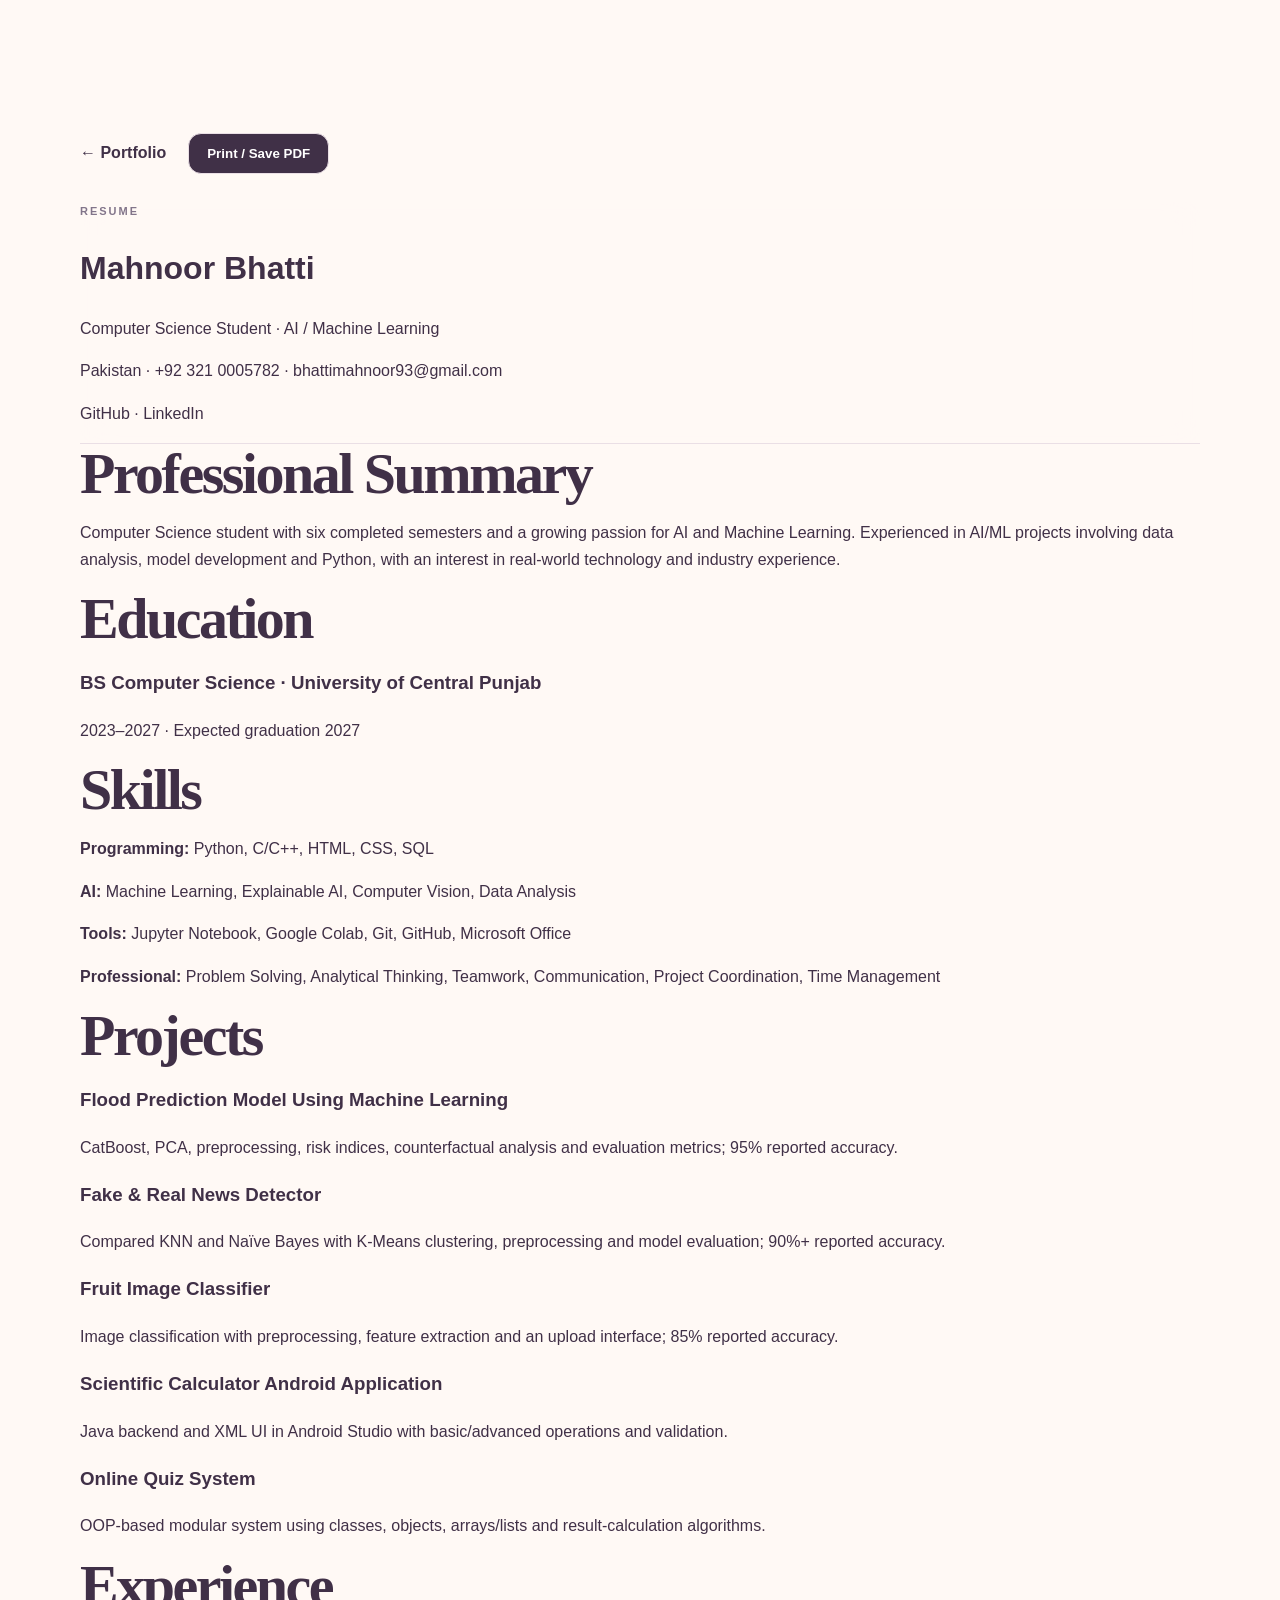
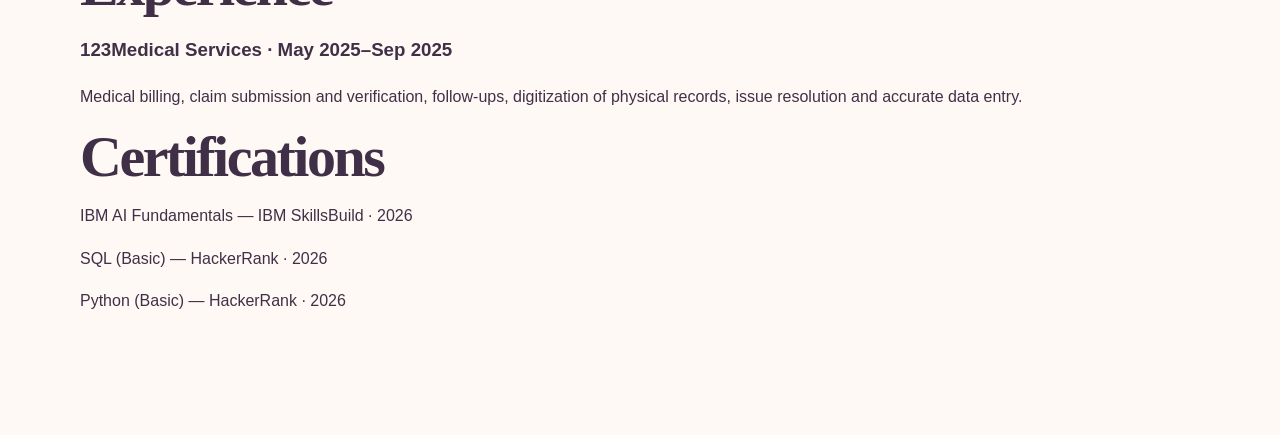
==== resume.html @ 513b7c44 "Add printable online resume" ====
<!doctype html><html lang="en"><head><meta charset="utf-8"><meta name="viewport" content="width=device-width,initial-scale=1"><title>Mahnoor Bhatti | Resume</title><link rel="preconnect" href="https://fonts.googleapis.com"><link rel="stylesheet" href="portfolio.css"></head><body><main class="section wrap resume-page"><div class="buttons"><a class="plain" href="index.html">← Portfolio</a><button class="primary" onclick="window.print()">Print / Save PDF</button></div><header class="resume-head"><p class="eyebrow">RESUME</p><h1>Mahnoor Bhatti</h1><p>Computer Science Student · AI / Machine Learning</p><p>Pakistan · +92 321 0005782 · bhattimahnoor93@gmail.com</p><p><a href="https://github.com/MahnoorB6">GitHub</a> · <a href="https://www.linkedin.com/in/mahnoor-bhatti-74084b361/">LinkedIn</a></p></header><section><h2>Professional Summary</h2><p>Computer Science student with six completed semesters and a growing passion for AI and Machine Learning. Experienced in AI/ML projects involving data analysis, model development and Python, with an interest in real-world technology and industry experience.</p></section><section><h2>Education</h2><h3>BS Computer Science · University of Central Punjab</h3><p>2023–2027 · Expected graduation 2027</p></section><section><h2>Skills</h2><p><b>Programming:</b> Python, C/C++, HTML, CSS, SQL</p><p><b>AI:</b> Machine Learning, Explainable AI, Computer Vision, Data Analysis</p><p><b>Tools:</b> Jupyter Notebook, Google Colab, Git, GitHub, Microsoft Office</p><p><b>Professional:</b> Problem Solving, Analytical Thinking, Teamwork, Communication, Project Coordination, Time Management</p></section><section><h2>Projects</h2><h3>Flood Prediction Model Using Machine Learning</h3><p>CatBoost, PCA, preprocessing, risk indices, counterfactual analysis and evaluation metrics; 95% reported accuracy.</p><h3>Fake & Real News Detector</h3><p>Compared KNN and Naïve Bayes with K-Means clustering, preprocessing and model evaluation; 90%+ reported accuracy.</p><h3>Fruit Image Classifier</h3><p>Image classification with preprocessing, feature extraction and an upload interface; 85% reported accuracy.</p><h3>Scientific Calculator Android Application</h3><p>Java backend and XML UI in Android Studio with basic/advanced operations and validation.</p><h3>Online Quiz System</h3><p>OOP-based modular system using classes, objects, arrays/lists and result-calculation algorithms.</p></section><section><h2>Experience</h2><h3>123Medical Services · May 2025–Sep 2025</h3><p>Medical billing, claim submission and verification, follow-ups, digitization of physical records, issue resolution and accurate data entry.</p></section><section><h2>Certifications</h2><p>IBM AI Fundamentals — IBM SkillsBuild · 2026</p><p>SQL (Basic) — HackerRank · 2026</p><p>Python (Basic) — HackerRank · 2026</p></section></main></body></html>
---- portfolio.css ----
:root{--bg:#fff9f5;--white:#fff;--soft:#f3eeff;--text:#403047;--muted:#69736d;--lav:#8b8de8;--rose:#efa7c0;--blue:#a9cbe8;--line:#eadfe5;--shadow:0 24px 70px #40304718}*{box-sizing:border-box}html{scroll-behavior:smooth}body{margin:0;background:var(--bg);color:var(--text);font:16px/1.65 "DM Sans",sans-serif}a{color:inherit;text-decoration:none}.wrap{width:min(1120px,calc(100% - 36px));margin:auto}header{position:sticky;top:0;z-index:5;background:#fff9f5dd;backdrop-filter:blur(16px);border-bottom:1px solid var(--line)}nav{width:min(1120px,calc(100% - 36px));height:74px;margin:auto;display:flex;align-items:center;justify-content:space-between;gap:20px}.brand{font-family:"Space Grotesk";font-weight:700}.brand b{display:inline-grid;place-items:center;background:var(--text);color:white;border-radius:10px;width:34px;height:34px;margin-right:7px}.links{display:flex;gap:24px;font-size:14px;font-weight:700}.links a:hover{color:var(--lav)}.actions{display:flex;gap:8px;align-items:center}button,.resume{border:1px solid var(--line);background:white;border-radius:12px;padding:9px 13px;font-weight:700;cursor:pointer}.resume{background:var(--text);color:white}.hero{min-height:690px;display:grid;grid-template-columns:1.08fr .92fr;align-items:center;gap:40px}.eyebrow{font-size:11px;letter-spacing:2px;font-weight:800;color:#82758a;margin:0 0 16px}.hero h1,h2{font:700 clamp(44px,6vw,76px)/1.04 "Space Grotesk";letter-spacing:-2.5px;margin:0}.hero em,h2 em{font-style:normal;color:var(--lav)}.intro{font-size:18px;color:var(--muted);max-width:650px;margin:25px 0}.buttons{display:flex;gap:22px;align-items:center;margin:28px 0}.primary{background:var(--text);color:white;padding:12px 18px;border-radius:13px;font-weight:700}.plain{font-weight:700}.stats{display:flex;gap:30px;margin-top:48px}.stats span{font-size:12px;color:var(--muted);display:grid}.stats b{font:700 23px "Space Grotesk";color:var(--text)}.visual{height:480px;position:relative;display:grid;place-items:center}.orb{position:absolute;border-radius:50%}.orb.a{width:330px;height:330px;background:linear-gradient(145deg,var(--rose),var(--lav));right:20px;top:65px}.orb.b{width:145px;height:145px;background:var(--blue);left:10px;bottom:35px}.card{position:relative;z-index:2;width:290px;padding:22px;background:#ffffff9c;border:1px solid #fff;border-radius:27px;box-shadow:var(--shadow);backdrop-filter:blur(16px);text-align:center}.avatar{height:205px;border-radius:19px;background:linear-gradient(145deg,var(--soft),var(--rose),var(--blue));display:grid;place-items:center;color:white;font:700 60px "Space Grotesk";margin-bottom:17px}.card small{display:block;color:var(--muted);margin-top:7px}.visual label{position:absolute;background:white;border:1px solid var(--line);padding:8px 12px;border-radius:11px;box-shadow:var(--shadow);font-size:12px;font-weight:800;z-index:3}.visual label:nth-last-child(2){left:0;top:120px}.visual label:last-child{right:0;bottom:80px}.section{padding:105px 0}.section h2{font-size:clamp(38px,5vw,58px)}.two{display:grid;grid-template-columns:1fr 1fr;gap:70px;margin-top:48px}.two p{color:var(--muted)}.lead{font:500 27px/1.35 "Space Grotesk"!important;color:var(--text)!important}.tinted{background:var(--soft)}.grid{display:grid;gap:16px}.skills{grid-template-columns:repeat(4,1fr);margin-top:48px}.skills article,.project{background:var(--white);border:1px solid var(--line);border-radius:22px;padding:27px}.skills article>b{display:grid;place-items:center;width:44px;height:44px;border-radius:13px;background:linear-gradient(135deg,var(--lav),var(--rose));color:white}.skills h3,.project h3{font-family:"Space Grotesk";font-size:20px;margin:20px 0 8px}.skills p,.project p,.timeline p,.contactbox p{color:var(--muted);font-size:14px}.note{color:var(--muted);max-width:650px}.projects{grid-template-columns:repeat(2,1fr);margin-top:38px}.project{min-height:240px;display:flex;flex-direction:column}.project small{font-weight:800;letter-spacing:1px;color:#88768c}.project h3{font-size:29px}.project footer{margin-top:auto;color:#9b8d9e;font-size:12px}.project.feature{grid-column:span 2;background:var(--text);color:white;min-height:285px}.feature p{color:#d9cedb}.feature small,.feature footer{color:#dfc8d5}.timeline{margin-top:45px;border-top:1px solid var(--line)}.timeline article{display:grid;grid-template-columns:180px 1fr;gap:35px;padding:28px 0;border-bottom:1px solid var(--line)}.timeline h3{font-family:"Space Grotesk";margin:0}.timeline b{color:#9b7a91}.chips{display:flex;flex-wrap:wrap;gap:9px;margin-top:28px}.chips span{background:white;border:1px solid var(--line);border-radius:99px;padding:8px 13px;font-size:12px;font-weight:700}.contact{padding:90px 0;background:linear-gradient(135deg,var(--rose),var(--lav))}.contactbox{display:grid;grid-template-columns:1fr 1fr;gap:50px;background:#ffffffb8;border:1px solid white;border-radius:30px;padding:52px}.contactbox h2{font-size:57px}.contactlinks{display:flex;flex-direction:column;justify-content:center;gap:12px}.contactlinks a{background:white;padding:17px;border-radius:14px;font-weight:700;box-shadow:0 8px 25px #40304712}body>footer{padding:25px 0;color:var(--muted);font-size:12px}.wrap{max-width:1120px}body>footer .wrap{display:flex;justify-content:space-between}@media(max-width:850px){.links{display:none}.hero{grid-template-columns:1fr;padding:55px 0}.visual{height:390px}.two,.contactbox{grid-template-columns:1fr}.skills{grid-template-columns:1fr 1fr}.projects{grid-template-columns:1fr}.project.feature{grid-column:auto}.timeline article{grid-template-columns:1fr;gap:5px}}@media(max-width:520px){.skills{grid-template-columns:1fr}.hero h1{font-size:45px}.stats{gap:15px}.contactbox{padding:32px}.contactbox h2{font-size:44px}.visual label{display:none}}body.dark{--bg:#211b25;--white:#302635;--soft:#302635;--text:#faf5f7;--muted:#c7bcc8;--line:#4a3e4e}body.dark header{background:#211b25e8}body.dark .brand b{background:#faf5f7;color:#403047}body.dark button{background:var(--white);color:var(--text)}body.dark .orb.a{opacity:.7}body.dark .card{background:#302635bb}.dark .project{background:#302635}body.dark .project.feature{background:#171319}body.dark .contactbox{background:#302635cc}.dark .chips span{background:#302635}
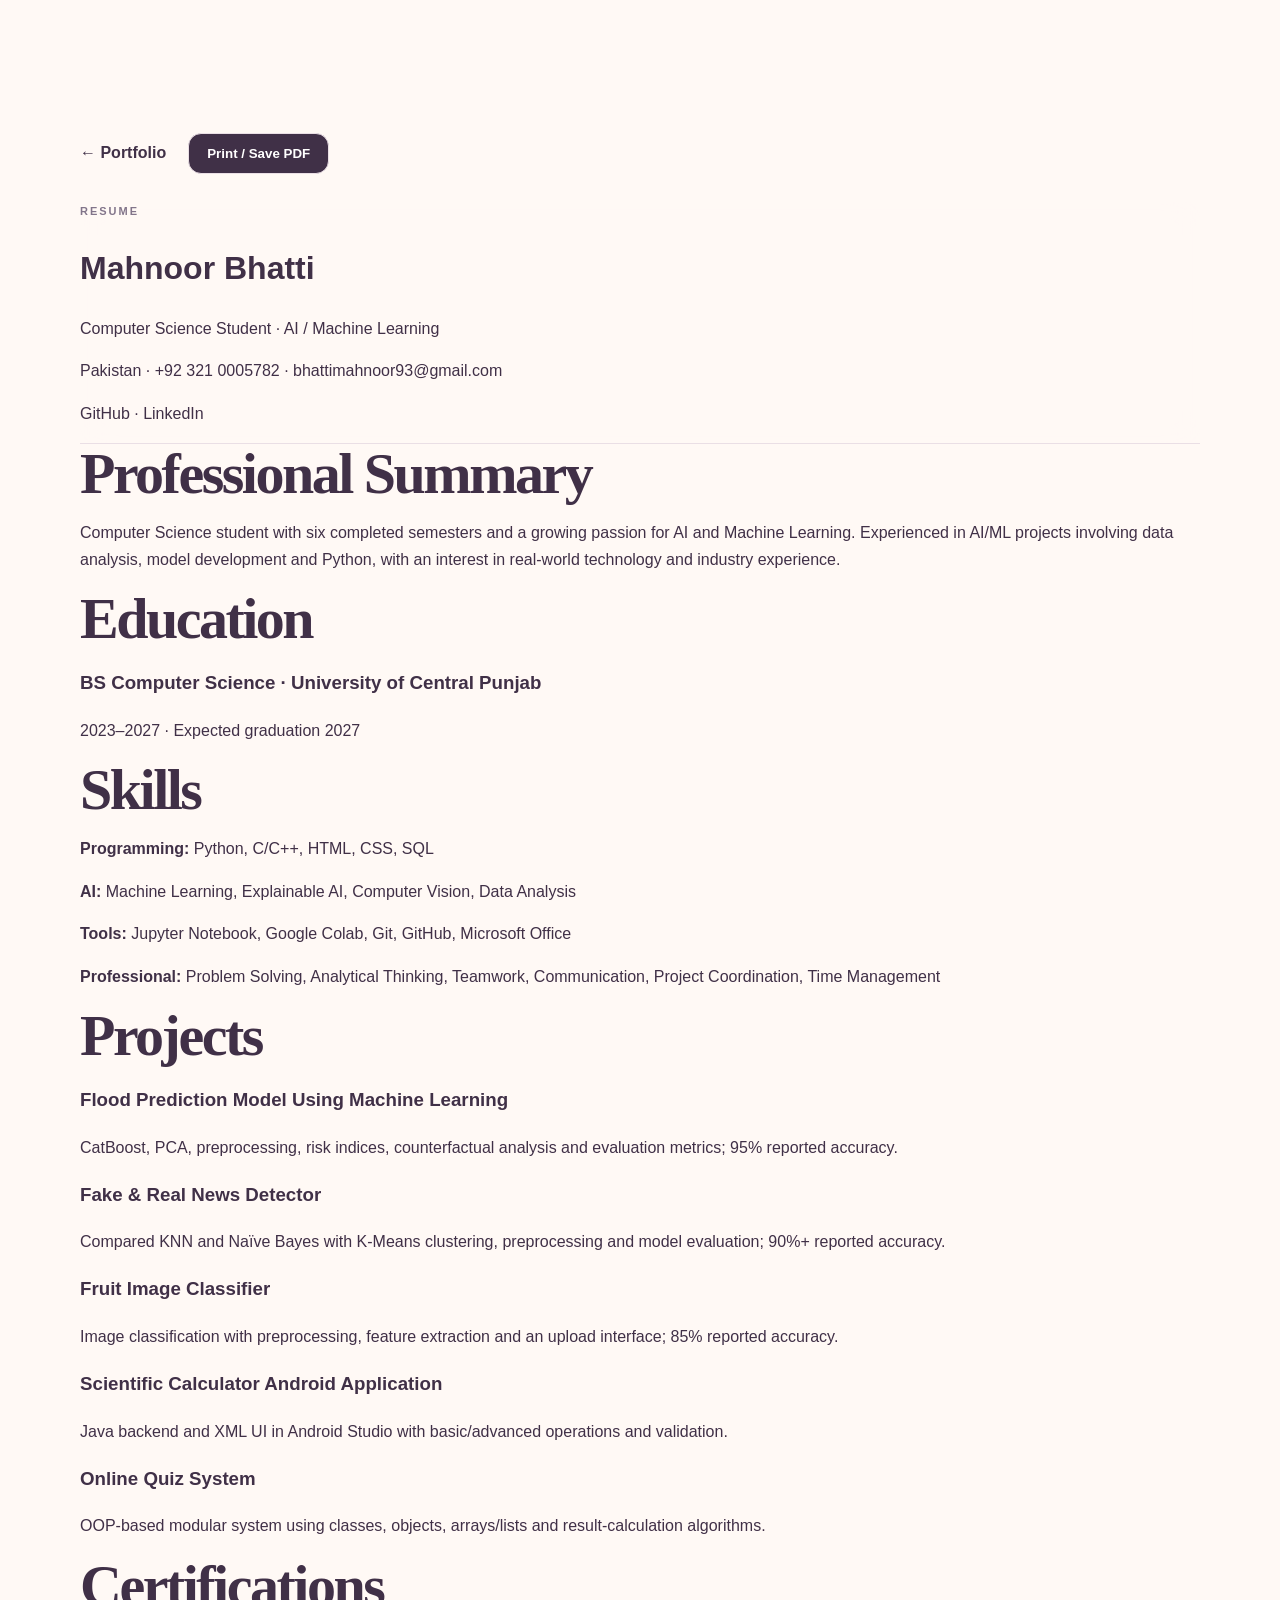
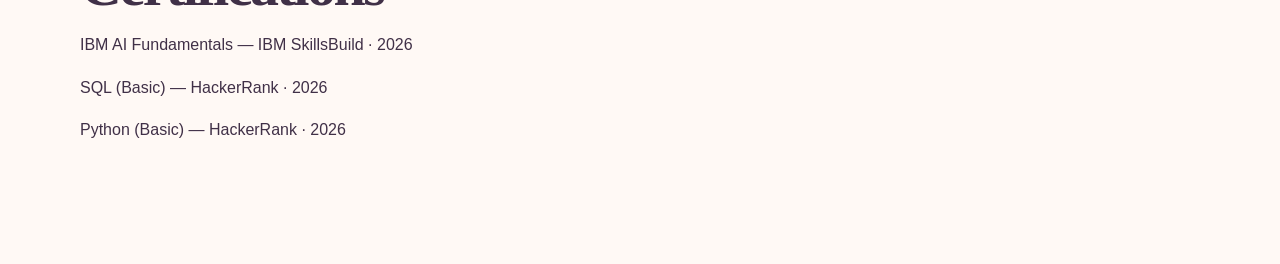
==== commit ba8405f8: "Remove work experience from resume" ====
--- a/resume.html
+++ b/resume.html
@@ -1 +1 @@
-<!doctype html><html lang="en"><head><meta charset="utf-8"><meta name="viewport" content="width=device-width,initial-scale=1"><title>Mahnoor Bhatti | Resume</title><link rel="preconnect" href="https://fonts.googleapis.com"><link rel="stylesheet" href="portfolio.css"></head><body><main class="section wrap resume-page"><div class="buttons"><a class="plain" href="index.html">← Portfolio</a><button class="primary" onclick="window.print()">Print / Save PDF</button></div><header class="resume-head"><p class="eyebrow">RESUME</p><h1>Mahnoor Bhatti</h1><p>Computer Science Student · AI / Machine Learning</p><p>Pakistan · +92 321 0005782 · bhattimahnoor93@gmail.com</p><p><a href="https://github.com/MahnoorB6">GitHub</a> · <a href="https://www.linkedin.com/in/mahnoor-bhatti-74084b361/">LinkedIn</a></p></header><section><h2>Professional Summary</h2><p>Computer Science student with six completed semesters and a growing passion for AI and Machine Learning. Experienced in AI/ML projects involving data analysis, model development and Python, with an interest in real-world technology and industry experience.</p></section><section><h2>Education</h2><h3>BS Computer Science · University of Central Punjab</h3><p>2023–2027 · Expected graduation 2027</p></section><section><h2>Skills</h2><p><b>Programming:</b> Python, C/C++, HTML, CSS, SQL</p><p><b>AI:</b> Machine Learning, Explainable AI, Computer Vision, Data Analysis</p><p><b>Tools:</b> Jupyter Notebook, Google Colab, Git, GitHub, Microsoft Office</p><p><b>Professional:</b> Problem Solving, Analytical Thinking, Teamwork, Communication, Project Coordination, Time Management</p></section><section><h2>Projects</h2><h3>Flood Prediction Model Using Machine Learning</h3><p>CatBoost, PCA, preprocessing, risk indices, counterfactual analysis and evaluation metrics; 95% reported accuracy.</p><h3>Fake & Real News Detector</h3><p>Compared KNN and Naïve Bayes with K-Means clustering, preprocessing and model evaluation; 90%+ reported accuracy.</p><h3>Fruit Image Classifier</h3><p>Image classification with preprocessing, feature extraction and an upload interface; 85% reported accuracy.</p><h3>Scientific Calculator Android Application</h3><p>Java backend and XML UI in Android Studio with basic/advanced operations and validation.</p><h3>Online Quiz System</h3><p>OOP-based modular system using classes, objects, arrays/lists and result-calculation algorithms.</p></section><section><h2>Experience</h2><h3>123Medical Services · May 2025–Sep 2025</h3><p>Medical billing, claim submission and verification, follow-ups, digitization of physical records, issue resolution and accurate data entry.</p></section><section><h2>Certifications</h2><p>IBM AI Fundamentals — IBM SkillsBuild · 2026</p><p>SQL (Basic) — HackerRank · 2026</p><p>Python (Basic) — HackerRank · 2026</p></section></main></body></html>+<!doctype html><html lang="en"><head><meta charset="utf-8"><meta name="viewport" content="width=device-width,initial-scale=1"><title>Mahnoor Bhatti | Resume</title><link rel="preconnect" href="https://fonts.googleapis.com"><link rel="stylesheet" href="portfolio.css"></head><body><main class="section wrap resume-page"><div class="buttons"><a class="plain" href="index.html">← Portfolio</a><button class="primary" onclick="window.print()">Print / Save PDF</button></div><header class="resume-head"><p class="eyebrow">RESUME</p><h1>Mahnoor Bhatti</h1><p>Computer Science Student · AI / Machine Learning</p><p>Pakistan · +92 321 0005782 · bhattimahnoor93@gmail.com</p><p><a href="https://github.com/MahnoorB6">GitHub</a> · <a href="https://www.linkedin.com/in/mahnoor-bhatti-74084b361/">LinkedIn</a></p></header><section><h2>Professional Summary</h2><p>Computer Science student with six completed semesters and a growing passion for AI and Machine Learning. Experienced in AI/ML projects involving data analysis, model development and Python, with an interest in real-world technology and industry experience.</p></section><section><h2>Education</h2><h3>BS Computer Science · University of Central Punjab</h3><p>2023–2027 · Expected graduation 2027</p></section><section><h2>Skills</h2><p><b>Programming:</b> Python, C/C++, HTML, CSS, SQL</p><p><b>AI:</b> Machine Learning, Explainable AI, Computer Vision, Data Analysis</p><p><b>Tools:</b> Jupyter Notebook, Google Colab, Git, GitHub, Microsoft Office</p><p><b>Professional:</b> Problem Solving, Analytical Thinking, Teamwork, Communication, Project Coordination, Time Management</p></section><section><h2>Projects</h2><h3>Flood Prediction Model Using Machine Learning</h3><p>CatBoost, PCA, preprocessing, risk indices, counterfactual analysis and evaluation metrics; 95% reported accuracy.</p><h3>Fake & Real News Detector</h3><p>Compared KNN and Naïve Bayes with K-Means clustering, preprocessing and model evaluation; 90%+ reported accuracy.</p><h3>Fruit Image Classifier</h3><p>Image classification with preprocessing, feature extraction and an upload interface; 85% reported accuracy.</p><h3>Scientific Calculator Android Application</h3><p>Java backend and XML UI in Android Studio with basic/advanced operations and validation.</p><h3>Online Quiz System</h3><p>OOP-based modular system using classes, objects, arrays/lists and result-calculation algorithms.</p></section><section><h2>Certifications</h2><p>IBM AI Fundamentals — IBM SkillsBuild · 2026</p><p>SQL (Basic) — HackerRank · 2026</p><p>Python (Basic) — HackerRank · 2026</p></section></main></body></html>
--- a/portfolio.css
+++ b/portfolio.css
@@ -1 +1 @@
-:root{--bg:#fff9f5;--white:#fff;--soft:#f3eeff;--text:#403047;--muted:#69736d;--lav:#8b8de8;--rose:#efa7c0;--blue:#a9cbe8;--line:#eadfe5;--shadow:0 24px 70px #40304718}*{box-sizing:border-box}html{scroll-behavior:smooth}body{margin:0;background:var(--bg);color:var(--text);font:16px/1.65 "DM Sans",sans-serif}a{color:inherit;text-decoration:none}.wrap{width:min(1120px,calc(100% - 36px));margin:auto}header{position:sticky;top:0;z-index:5;background:#fff9f5dd;backdrop-filter:blur(16px);border-bottom:1px solid var(--line)}nav{width:min(1120px,calc(100% - 36px));height:74px;margin:auto;display:flex;align-items:center;justify-content:space-between;gap:20px}.brand{font-family:"Space Grotesk";font-weight:700}.brand b{display:inline-grid;place-items:center;background:var(--text);color:white;border-radius:10px;width:34px;height:34px;margin-right:7px}.links{display:flex;gap:24px;font-size:14px;font-weight:700}.links a:hover{color:var(--lav)}.actions{display:flex;gap:8px;align-items:center}button,.resume{border:1px solid var(--line);background:white;border-radius:12px;padding:9px 13px;font-weight:700;cursor:pointer}.resume{background:var(--text);color:white}.hero{min-height:690px;display:grid;grid-template-columns:1.08fr .92fr;align-items:center;gap:40px}.eyebrow{font-size:11px;letter-spacing:2px;font-weight:800;color:#82758a;margin:0 0 16px}.hero h1,h2{font:700 clamp(44px,6vw,76px)/1.04 "Space Grotesk";letter-spacing:-2.5px;margin:0}.hero em,h2 em{font-style:normal;color:var(--lav)}.intro{font-size:18px;color:var(--muted);max-width:650px;margin:25px 0}.buttons{display:flex;gap:22px;align-items:center;margin:28px 0}.primary{background:var(--text);color:white;padding:12px 18px;border-radius:13px;font-weight:700}.plain{font-weight:700}.stats{display:flex;gap:30px;margin-top:48px}.stats span{font-size:12px;color:var(--muted);display:grid}.stats b{font:700 23px "Space Grotesk";color:var(--text)}.visual{height:480px;position:relative;display:grid;place-items:center}.orb{position:absolute;border-radius:50%}.orb.a{width:330px;height:330px;background:linear-gradient(145deg,var(--rose),var(--lav));right:20px;top:65px}.orb.b{width:145px;height:145px;background:var(--blue);left:10px;bottom:35px}.card{position:relative;z-index:2;width:290px;padding:22px;background:#ffffff9c;border:1px solid #fff;border-radius:27px;box-shadow:var(--shadow);backdrop-filter:blur(16px);text-align:center}.avatar{height:205px;border-radius:19px;background:linear-gradient(145deg,var(--soft),var(--rose),var(--blue));display:grid;place-items:center;color:white;font:700 60px "Space Grotesk";margin-bottom:17px}.card small{display:block;color:var(--muted);margin-top:7px}.visual label{position:absolute;background:white;border:1px solid var(--line);padding:8px 12px;border-radius:11px;box-shadow:var(--shadow);font-size:12px;font-weight:800;z-index:3}.visual label:nth-last-child(2){left:0;top:120px}.visual label:last-child{right:0;bottom:80px}.section{padding:105px 0}.section h2{font-size:clamp(38px,5vw,58px)}.two{display:grid;grid-template-columns:1fr 1fr;gap:70px;margin-top:48px}.two p{color:var(--muted)}.lead{font:500 27px/1.35 "Space Grotesk"!important;color:var(--text)!important}.tinted{background:var(--soft)}.grid{display:grid;gap:16px}.skills{grid-template-columns:repeat(4,1fr);margin-top:48px}.skills article,.project{background:var(--white);border:1px solid var(--line);border-radius:22px;padding:27px}.skills article>b{display:grid;place-items:center;width:44px;height:44px;border-radius:13px;background:linear-gradient(135deg,var(--lav),var(--rose));color:white}.skills h3,.project h3{font-family:"Space Grotesk";font-size:20px;margin:20px 0 8px}.skills p,.project p,.timeline p,.contactbox p{color:var(--muted);font-size:14px}.note{color:var(--muted);max-width:650px}.projects{grid-template-columns:repeat(2,1fr);margin-top:38px}.project{min-height:240px;display:flex;flex-direction:column}.project small{font-weight:800;letter-spacing:1px;color:#88768c}.project h3{font-size:29px}.project footer{margin-top:auto;color:#9b8d9e;font-size:12px}.project.feature{grid-column:span 2;background:var(--text);color:white;min-height:285px}.feature p{color:#d9cedb}.feature small,.feature footer{color:#dfc8d5}.timeline{margin-top:45px;border-top:1px solid var(--line)}.timeline article{display:grid;grid-template-columns:180px 1fr;gap:35px;padding:28px 0;border-bottom:1px solid var(--line)}.timeline h3{font-family:"Space Grotesk";margin:0}.timeline b{color:#9b7a91}.chips{display:flex;flex-wrap:wrap;gap:9px;margin-top:28px}.chips span{background:white;border:1px solid var(--line);border-radius:99px;padding:8px 13px;font-size:12px;font-weight:700}.contact{padding:90px 0;background:linear-gradient(135deg,var(--rose),var(--lav))}.contactbox{display:grid;grid-template-columns:1fr 1fr;gap:50px;background:#ffffffb8;border:1px solid white;border-radius:30px;padding:52px}.contactbox h2{font-size:57px}.contactlinks{display:flex;flex-direction:column;justify-content:center;gap:12px}.contactlinks a{background:white;padding:17px;border-radius:14px;font-weight:700;box-shadow:0 8px 25px #40304712}body>footer{padding:25px 0;color:var(--muted);font-size:12px}.wrap{max-width:1120px}body>footer .wrap{display:flex;justify-content:space-between}@media(max-width:850px){.links{display:none}.hero{grid-template-columns:1fr;padding:55px 0}.visual{height:390px}.two,.contactbox{grid-template-columns:1fr}.skills{grid-template-columns:1fr 1fr}.projects{grid-template-columns:1fr}.project.feature{grid-column:auto}.timeline article{grid-template-columns:1fr;gap:5px}}@media(max-width:520px){.skills{grid-template-columns:1fr}.hero h1{font-size:45px}.stats{gap:15px}.contactbox{padding:32px}.contactbox h2{font-size:44px}.visual label{display:none}}body.dark{--bg:#211b25;--white:#302635;--soft:#302635;--text:#faf5f7;--muted:#c7bcc8;--line:#4a3e4e}body.dark header{background:#211b25e8}body.dark .brand b{background:#faf5f7;color:#403047}body.dark button{background:var(--white);color:var(--text)}body.dark .orb.a{opacity:.7}body.dark .card{background:#302635bb}.dark .project{background:#302635}body.dark .project.feature{background:#171319}body.dark .contactbox{background:#302635cc}.dark .chips span{background:#302635}+:root{--bg:#fff9f5;--white:#fff;--soft:#f3eeff;--text:#403047;--muted:#69736d;--lav:#8b8de8;--rose:#efa7c0;--blue:#a9cbe8;--line:#eadfe5;--shadow:0 24px 70px #40304718}*{box-sizing:border-box}html{scroll-behavior:smooth}body{margin:0;background:var(--bg);color:var(--text);font:16px/1.65 "DM Sans",sans-serif}a{color:inherit;text-decoration:none}.wrap{width:min(1120px,calc(100% - 36px));margin:auto}header{position:sticky;top:0;z-index:5;background:#fff9f5dd;backdrop-filter:blur(16px);border-bottom:1px solid var(--line)}nav{width:min(1120px,calc(100% - 36px));height:74px;margin:auto;display:flex;align-items:center;justify-content:space-between;gap:20px}.brand{font-family:"Space Grotesk";font-weight:700}.brand b{display:inline-grid;place-items:center;background:var(--text);color:white;border-radius:10px;width:34px;height:34px;margin-right:7px}.links{display:flex;gap:24px;font-size:14px;font-weight:700}.links a:hover{color:var(--lav)}.actions{display:flex;gap:8px;align-items:center}button,.resume{border:1px solid var(--line);background:white;border-radius:12px;padding:9px 13px;font-weight:700;cursor:pointer}.resume{background:var(--text);color:white}.hero{min-height:690px;display:grid;grid-template-columns:1.08fr .92fr;align-items:center;gap:40px}.eyebrow{font-size:11px;letter-spacing:2px;font-weight:800;color:#82758a;margin:0 0 16px}.hero h1,h2{font:700 clamp(44px,6vw,76px)/1.04 "Space Grotesk";letter-spacing:-2.5px;margin:0}.hero em,h2 em{font-style:normal;color:var(--lav)}.intro{font-size:18px;color:var(--muted);max-width:650px;margin:25px 0}.buttons{display:flex;gap:22px;align-items:center;margin:28px 0}.primary{background:var(--text);color:white;padding:12px 18px;border-radius:13px;font-weight:700}.plain{font-weight:700}.stats{display:flex;gap:30px;margin-top:48px}.stats span{font-size:12px;color:var(--muted);display:grid}.stats b{font:700 23px "Space Grotesk";color:var(--text)}.visual{height:480px;position:relative;display:grid;place-items:center}.orb{position:absolute;border-radius:50%}.orb.a{width:330px;height:330px;background:linear-gradient(145deg,var(--rose),var(--lav));right:20px;top:65px}.orb.b{width:145px;height:145px;background:var(--blue);left:10px;bottom:35px}.card{position:relative;z-index:2;width:290px;padding:22px;background:#ffffff9c;border:1px solid #fff;border-radius:27px;box-shadow:var(--shadow);backdrop-filter:blur(16px);text-align:center}.avatar{display:block;width:100%;height:205px;object-fit:cover;object-position:center 25%;border-radius:19px;margin-bottom:17px}.card small{display:block;color:var(--muted);margin-top:7px}.visual label{position:absolute;background:white;border:1px solid var(--line);padding:8px 12px;border-radius:11px;box-shadow:var(--shadow);font-size:12px;font-weight:800;z-index:3}.visual label:nth-last-child(2){left:0;top:120px}.visual label:last-child{right:0;bottom:80px}.section{padding:105px 0}.section h2{font-size:clamp(38px,5vw,58px)}.two{display:grid;grid-template-columns:1fr 1fr;gap:70px;margin-top:48px}.two p{color:var(--muted)}.lead{font:500 27px/1.35 "Space Grotesk"!important;color:var(--text)!important}.tinted{background:var(--soft)}.grid{display:grid;gap:16px}.skills{grid-template-columns:repeat(4,1fr);margin-top:48px}.skills article,.project{background:var(--white);border:1px solid var(--line);border-radius:22px;padding:27px}.skills article>b{display:grid;place-items:center;width:44px;height:44px;border-radius:13px;background:linear-gradient(135deg,var(--lav),var(--rose));color:white}.skills h3,.project h3{font-family:"Space Grotesk";font-size:20px;margin:20px 0 8px}.skills p,.project p,.timeline p,.contactbox p{color:var(--muted);font-size:14px}.note{color:var(--muted);max-width:650px}.projects{grid-template-columns:repeat(2,1fr);margin-top:38px}.project{min-height:240px;display:flex;flex-direction:column}.project small{font-weight:800;letter-spacing:1px;color:#88768c}.project h3{font-size:29px}.project footer{margin-top:auto;color:#9b8d9e;font-size:12px}.project.feature{grid-column:span 2;background:var(--text);color:white;min-height:285px}.feature p{color:#d9cedb}.feature small,.feature footer{color:#dfc8d5}.timeline{margin-top:45px;border-top:1px solid var(--line)}.timeline article{display:grid;grid-template-columns:180px 1fr;gap:35px;padding:28px 0;border-bottom:1px solid var(--line)}.timeline h3{font-family:"Space Grotesk";margin:0}.timeline b{color:#9b7a91}.chips{display:flex;flex-wrap:wrap;gap:9px;margin-top:28px}.chips span{background:white;border:1px solid var(--line);border-radius:99px;padding:8px 13px;font-size:12px;font-weight:700}.contact{padding:90px 0;background:linear-gradient(135deg,var(--rose),var(--lav))}.contactbox{display:grid;grid-template-columns:1fr 1fr;gap:50px;background:#ffffffb8;border:1px solid white;border-radius:30px;padding:52px}.contactbox h2{font-size:57px}.contactlinks{display:flex;flex-direction:column;justify-content:center;gap:12px}.contactlinks a{background:white;padding:17px;border-radius:14px;font-weight:700;box-shadow:0 8px 25px #40304712}body>footer{padding:25px 0;color:var(--muted);font-size:12px}.wrap{max-width:1120px}body>footer .wrap{display:flex;justify-content:space-between}@media(max-width:850px){.links{display:none}.hero{grid-template-columns:1fr;padding:55px 0}.visual{height:390px}.two,.contactbox{grid-template-columns:1fr}.skills{grid-template-columns:1fr 1fr}.projects{grid-template-columns:1fr}.project.feature{grid-column:auto}.timeline article{grid-template-columns:1fr;gap:5px}}@media(max-width:520px){.skills{grid-template-columns:1fr}.hero h1{font-size:45px}.stats{gap:15px}.contactbox{padding:32px}.contactbox h2{font-size:44px}.visual label{display:none}}body.dark{--bg:#211b25;--white:#302635;--soft:#302635;--text:#faf5f7;--muted:#c7bcc8;--line:#4a3e4e}body.dark header{background:#211b25e8}body.dark .brand b{background:#faf5f7;color:#403047}body.dark button{background:var(--white);color:var(--text)}body.dark .orb.a{opacity:.7}body.dark .card{background:#302635bb}.dark .project{background:#302635}body.dark .project.feature{background:#171319}body.dark .contactbox{background:#302635cc}.dark .chips span{background:#302635}
